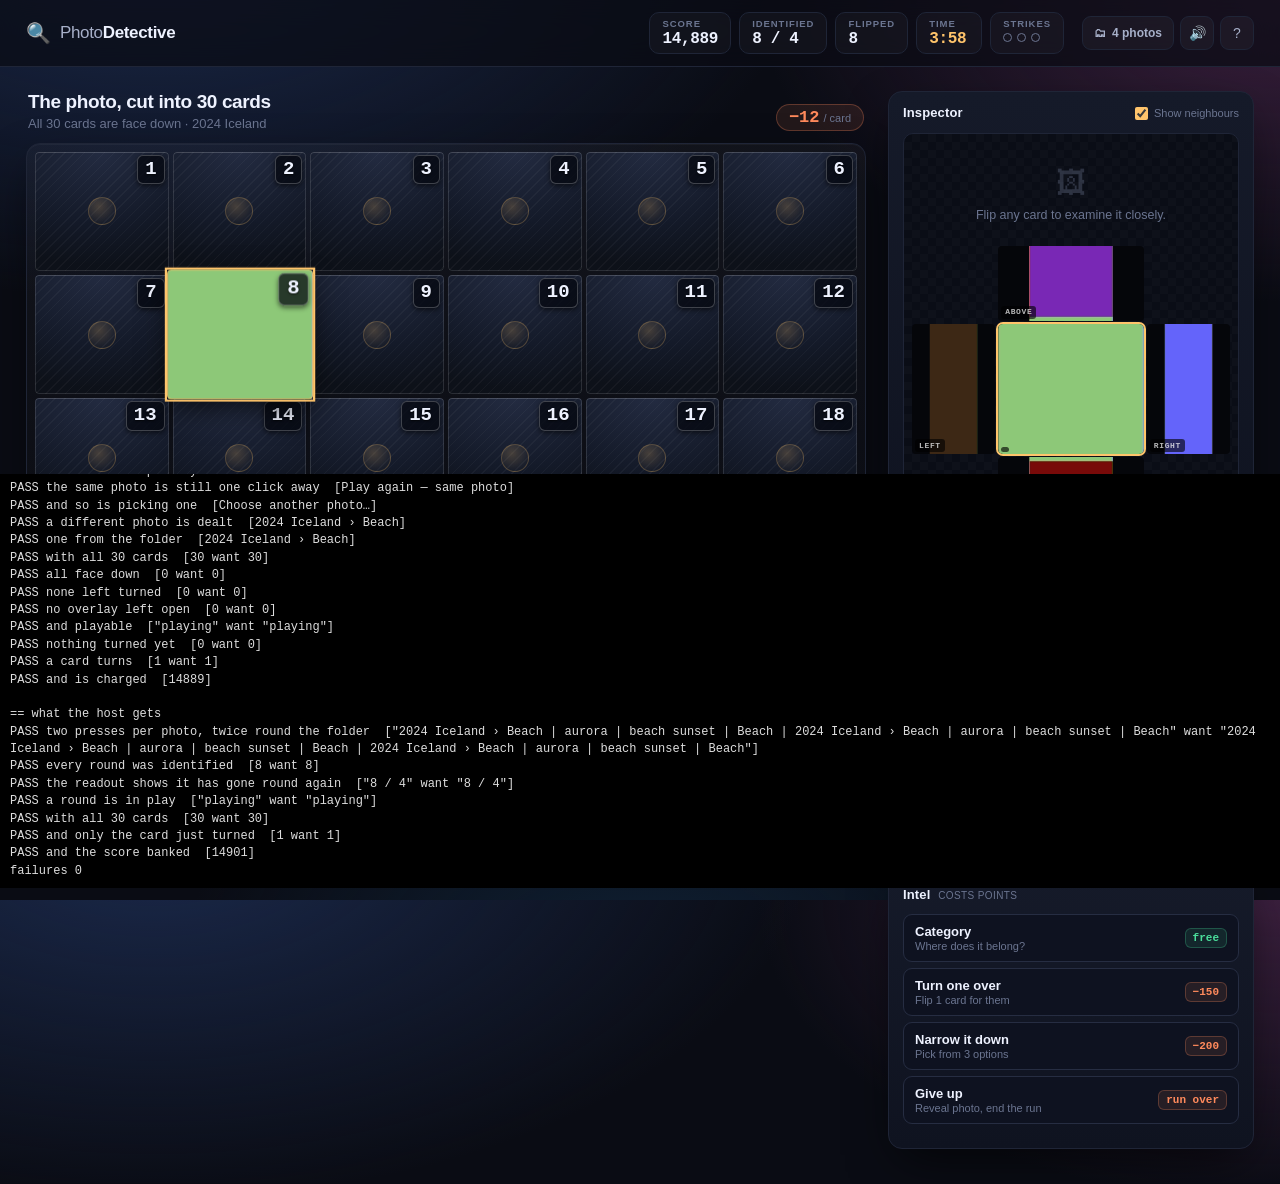
==== test/play-through.html @ b5c4f9ba "commit" ====
<!DOCTYPE html>
<html lang="en">
<head>
<meta charset="utf-8" />
<title>Photo Detective — the host's loop</title>
<link rel="stylesheet" href="../styles.css" />
<style>
  body { margin: 0; }
  #out { position: fixed; inset: auto 0 0 0; z-index: 99999; max-height: 46vh; overflow: auto;
         font: 12px/1.45 ui-monospace, Menlo, monospace; background: #000; color: #ddd;
         padding: 8px 10px; white-space: pre-wrap; }
</style>
</head>
<body>
<div id="stage"></div>
<pre id="out"></pre>

<script>
/* ============================================================
   play-through.html — the host's actual loop, start to finish.

   This is the question a host asks out loud: does the game draw its
   photos from the library folder, and does pressing "Game complete"
   bring up the next one?

   So it does exactly that and nothing else. Point the game at the
   folder, then press Game complete over and over -- twice round the
   library, because a party outlasts one pass -- and check every photo
   comes up once per pass, in a stable order, each deal dealt face
   down and playable.
   ============================================================ */

(function () {
  'use strict';

  var OUT = document.getElementById('out');
  var passes = 0, failures = 0, LINES = [];
  var PD = null;
  var deck = [];                 // the deck as dealt, read once at the start
  var dealt = [];                // every photo that came up, in order

  function paint(line) {
    LINES.push(line);
    OUT.textContent = LINES.join('\n');
    OUT.scrollTop = OUT.scrollHeight;
    var post = new XMLHttpRequest();
    post.open('POST', '/report', true);
    post.send(line + '\n');
  }
  function section(n) { paint('\n== ' + n); }
  function ok(cond, label, got) {
    if (cond) { passes++; paint('PASS ' + label + (got == null ? '' : '  [' + got + ']')); }
    else { failures++; paint('FAIL ' + label + '  [got=' + got + ']'); }
    return !!cond;
  }
  function eq(a, b, label) {
    return ok(a === b, label, JSON.stringify(a) + ' want ' + JSON.stringify(b));
  }
  function bail(where, err) {
    failures++;
    paint('FAIL threw in ' + where + ': ' + (err && err.stack ? err.stack : err));
  }
  function finish() {
    paint('failures ' + failures);
    var post = new XMLHttpRequest();
    post.open('POST', '/report-final', true);
    post.send('failures ' + failures + '\n' + LINES.join('\n') + '\n');
  }
  function waitFor(test, ms, why) {
    ms = ms || 6000;
    var deadline = Date.now() + ms;
    return new Promise(function (resolve, reject) {
      (function again() {
        var v;
        try { v = test(); } catch (e) { reject(e); return; }
        if (v) { resolve(v); return; }
        if (Date.now() > deadline) {
          reject(new Error('timed out waiting for ' + (why || 'condition') +
            ' [now playing ' + JSON.stringify(PD && PD.debug().current) + ']'));
          return;
        }
        setTimeout(again, 25);
      })();
    });
  }

  var D = document;
  function $(id) { return D.getElementById(id); }
  function q(sel) { return Array.prototype.slice.call(D.querySelectorAll(sel)); }
  function click(node) {
    if (!node) throw new Error('clicked nothing');
    node.dispatchEvent(new MouseEvent('click', { bubbles: true, cancelable: true }));
  }
  function flippedCount() { return q('.piece.is-flipped').length; }

  /* The cards are rebuilt per round, so a different first node is what says
     "the new round is up" rather than "the old one is still there". */
  function waitForBoard(ready, what) {
    var previous = q('.piece')[0];
    return waitFor(function () {
      var cards = q('.piece');
      return cards.length === 30 && cards[0] !== previous &&
             ready() && PD.debug().flipped === 0 && !flippedCount();
    }, 6000, 'a fresh face-down board ' + what);
  }

  function waitForRound(title) {
    return waitForBoard(function () { return PD.debug().current === title; }, 'for ' + title);
  }

  /* The reveal card says only "Next game" -- it does not name the photo, so the
     host cannot see what is coming either. The next photo is therefore checked
     by what gets dealt, not by what the button promised. `previous` must be
     read before the click, because the deal can land immediately. */
  function waitForNewRound(previous) {
    return waitForBoard(function () { return PD.debug().current !== previous; },
                        'with a photo other than ' + previous);
  }

  var PATHS = [
    'Photo library/beach_sunset.png',
    'Photo library/2023 Spain/Beach.png',
    'Photo library/2024 Iceland/aurora.png',
    'Photo library/2024 Iceland/Beach.png'
  ];

  function fixtures() {
    return Promise.all(PATHS.map(function (path) {
      return fetch('../test/fixtures/' + path).then(function (r) { return r.blob(); })
        .then(function (blob) {
          var f = new File([blob], path.split('/').pop(), { type: 'image/png' });
          Object.defineProperty(f, 'webkitRelativePath', { value: path });
          return f;
        });
    }));
  }

  function boot() {
    return fetch('../index.html').then(function (r) { return r.text(); }).then(function (html) {
      var doc = new DOMParser().parseFromString(html, 'text/html');
      var stage = $('stage');
      Array.prototype.slice.call(doc.body.children).forEach(function (node) {
        if (node.tagName === 'SCRIPT') return;
        stage.appendChild(D.importNode(node, true));
      });
      return ['stage.js', 'library.js', 'puzzle.js', 'game.js'].reduce(function (chain, src) {
        return chain.then(function () {
          return new Promise(function (resolve, reject) {
            var s = D.createElement('script');
            s.src = '../js/' + src;
            s.onload = resolve;
            s.onerror = function () { reject(new Error('failed to load js/' + src)); };
            D.head.appendChild(s);
          });
        });
      }, Promise.resolve());
    });
  }

  boot().then(function () {
    PD = window.PhotoDetective;
    var lib = window.PhotoLibrary;
    ok(!!PD && !!lib, 'the game booted');

    /* ================================ the photos come from the library folder */
    section('the photos come from the folder');
    return fixtures().then(function (files) {
      return lib.importFiles(files, null);
    }).then(function () {
      eq(lib.state().present, 4, 'the folder was read', lib.state().present);
      eq(lib.state().folder, 'Photo library', 'and it is the Photo library', lib.state().folder);
      ok(/library/i.test($('btnStart').textContent),
         'the start button says the game will use it', $('btnStart').textContent);

      click($('btnStart'));
      return waitFor(function () {
        return PD.debug().phase === 'playing' && q('.piece').length === 30 && !flippedCount();
      }, 6000, 'the board');
    }).then(function () {
      eq(PD.debug().deck, 4, 'the deck is the four photos in the folder', PD.debug().deck);
      deck = PD.deckTitles();
      var inFolder = window.PhotoLibrary.present().map(function (e) { return e.title; });

      // Shuffled on purpose: a party should not get the photos in filename
      // order. So compare the sets, not the sequences.
      eq(deck.slice().sort().join(' | '), inFolder.slice().sort().join(' | '),
         'the deck is exactly the folder, shuffled', deck.join(' -> '));
      eq(PD.debug().current, deck[0], 'and the first photo is dealt', PD.debug().current);
      // The set comparison above is the whole claim: the folder is the only
      // source there is, so a deck that differs from it by even one photo
      // would mean something else is being dealt.

      // Two full passes: the folder once, then the same order again.
      return playPass(deck.length * 2);
    });
  }).then(function () {
    section('what the host gets');
    eq(dealt.join(' | '), deck.concat(deck).join(' | '),
       'two presses per photo, twice round the folder', dealt.join(' -> '));
    eq(PD.debug().found, deck.length * 2, 'every round was identified', PD.debug().found);
    eq($('statFound').textContent, '8 / 4', 'the readout shows it has gone round again',
       $('statFound').textContent);
    eq(PD.debug().phase, 'playing', 'a round is in play', PD.debug().phase);
    eq(q('.piece').length, 30, 'with all 30 cards', q('.piece').length);
    // One card is up because each turn proved the deal was playable.
    eq(flippedCount(), 1, 'and only the card just turned', flippedCount());
    ok(PD.debug().banked > 0, 'and the score banked', String(PD.debug().banked));
  }).catch(function (err) {
    bail('chain', err);
  }).then(function () { finish(); });

  /* ------------------------------------------------- the loop, pressed
     Every turn does what the host does and nothing else: say the answer,
     press Game complete, take the next photo the card offers. */
  function playPass(times) {
    if (times <= 0) return Promise.resolve();
    return turn().then(function () { return playPass(times - 1); });
  }

  function turn() {
    var inPlay = PD.debug().current;
    dealt.push(inPlay);

    $('answerInput').value = 'they said ' + inPlay;
    click($('btnComplete'));
    return waitFor(function () { return !$('overlayReveal').hasAttribute('hidden'); },
                   6000, 'the reveal card').then(function () {
      // The reveal must show the photo that was actually dealt.
      eq($('revealTitle').textContent, inPlay, 'the reveal shows the photo dealt',
         $('revealTitle').textContent);
      ok(/^Identified/.test($('revealEyebrow').textContent), 'marked identified',
         $('revealEyebrow').textContent);
      ok(!!$('revealImg').src.match(/^data:image\//), 'with the whole photo');

      // And it must offer what comes next, focused, as the way on -- without
      // saying which photo, because the players are reading over the host's
      // shoulder and must not be able to see it coming.
      ok(!$('btnNext').hidden, 'and offers another game');
      eq($('btnNext').textContent, 'Next game', 'labelled without the photo name',
         $('btnNext').textContent);
      ok(D.activeElement === $('btnNext'), 'focused, so Enter alone runs the party',
         D.activeElement.id);
      ok($('btnNext').className.indexOf('btn--primary') !== -1, 'and it is the primary action');
      ok(/same photo/i.test($('btnReplay').textContent), 'the same photo is still one click away',
         $('btnReplay').textContent);
      ok(/another photo/i.test($('btnPick').textContent), 'and so is picking one',
         $('btnPick').textContent);

      click($('btnNext'));

      // The next game must be dealt, not merely labelled: 30 cards, face down.
      return waitForNewRound(inPlay).then(function () {
        var offered = PD.debug().current;
        ok(offered && offered !== inPlay, 'a different photo is dealt', offered);
        ok(deck.indexOf(offered) !== -1, 'one from the folder', offered);
        // No "not seen yet this pass" check here: the deck is a cycle, so the
        // photo after the last one is the first one again, which is correct.
        // `dealt` is compared against deck.concat(deck) at the end instead.
        eq(q('.piece').length, 30, 'with all 30 cards', q('.piece').length);
        eq(flippedCount(), 0, 'all face down', flippedCount());
        eq(q('.piece.is-flipped').length, 0, 'none left turned', q('.piece.is-flipped').length);
        eq(q('.overlay:not([hidden])').length, 0, 'no overlay left open',
           q('.overlay:not([hidden])').length);
        eq(PD.debug().phase, 'playing', 'and playable', PD.debug().phase);
        eq(PD.debug().flipped, 0, 'nothing turned yet', PD.debug().flipped);

        // Loaded is not the same as playable: turn one and it must cost.
        var before = PD.debug().live;
        click(q('.piece')[7]);
        eq(flippedCount(), 1, 'a card turns', flippedCount());
        ok(PD.debug().live < before, 'and is charged', String(PD.debug().live));
      });
    });
  }
})();
</script>
</body>
</html>
---- styles.css ----
/* ============================================================
   Photo Detective
   ============================================================ */

:root {
  --bg:            #0a0c14;
  --bg-2:          #0f1320;
  --panel:         #151a29;
  --panel-2:       #1b2133;
  --line:          #262d42;
  --line-soft:     #1f2537;
  --ink:           #eef2ff;
  --ink-2:         #a7b0c9;
  --ink-3:         #6b7590;
  --accent:        #ffc46b;
  --accent-2:      #ff8a5c;
  --good:          #4ade9b;
  --bad:           #ff6b7a;
  --info:          #7cc4ff;
  --shadow:        0 18px 50px -12px rgba(0,0,0,.7);
  --radius:        14px;
  --radius-sm:     10px;
  --font: "Inter", -apple-system, BlinkMacSystemFont, "Segoe UI", Roboto, "Helvetica Neue", Arial, sans-serif;
  --mono: ui-monospace, SFMono-Regular, "SF Mono", Menlo, Consolas, monospace;
}

* { box-sizing: border-box; }

html, body { height: 100%; }

body {
  margin: 0;
  font-family: var(--font);
  color: var(--ink);
  background:
    radial-gradient(1100px 620px at 12% -8%,  #1b2a4d 0%, transparent 60%),
    radial-gradient(900px 520px at 100% 0%,   #3a1f3d 0%, transparent 58%),
    radial-gradient(800px 800px at 50% 120%,  #10243a 0%, transparent 60%),
    var(--bg);
  -webkit-font-smoothing: antialiased;
  text-rendering: optimizeLegibility;
}

h1, h2, h3 { margin: 0; line-height: 1.15; letter-spacing: -0.02em; }
p { margin: 0; }
b { font-weight: 650; }
em { font-style: italic; color: var(--ink-2); }
code {
  font-family: var(--mono);
  font-size: .88em;
  background: var(--panel-2);
  border: 1px solid var(--line);
  border-radius: 6px;
  padding: 1px 5px;
  color: var(--ink-2);
}
kbd {
  font-family: var(--mono); font-size: 11px;
  background: var(--panel-2); border: 1px solid var(--line);
  border-bottom-width: 2px;
  border-radius: 5px; padding: 1px 5px; color: var(--ink-2);
}

.sr-only {
  position: absolute; width: 1px; height: 1px; padding: 0; margin: -1px;
  overflow: hidden; clip: rect(0 0 0 0); white-space: nowrap; border: 0;
}

:focus-visible {
  outline: 2px solid var(--accent);
  outline-offset: 2px;
  border-radius: 6px;
}

/* ============================================================
   App shell
   ============================================================ */

.app {
  min-height: 100%;
  display: flex;
  flex-direction: column;
}

/* ---------- top bar ---------- */

.topbar {
  display: flex;
  align-items: center;
  gap: 18px;
  padding: 12px clamp(14px, 3vw, 26px);
  border-bottom: 1px solid var(--line-soft);
  background: rgba(10,12,20,.72);
  backdrop-filter: blur(14px);
  -webkit-backdrop-filter: blur(14px);
  position: sticky;
  top: 0;
  z-index: 30;
  flex-wrap: wrap;
}

.brand { display: flex; align-items: center; gap: 9px; margin-right: auto; }
.brand-mark { font-size: 20px; filter: saturate(1.2); }
.brand-text { font-weight: 500; letter-spacing: -0.02em; font-size: 17px; color: var(--ink-2); }
.brand-text b { color: var(--ink); font-weight: 750; }

.stats { display: flex; align-items: stretch; gap: 8px; flex-wrap: wrap; }

.stat {
  display: flex; flex-direction: column; gap: 1px;
  padding: 5px 12px;
  min-width: 66px;
  border: 1px solid var(--line-soft);
  border-radius: var(--radius-sm);
  background: rgba(255,255,255,.028);
}
.stat-label {
  font-size: 9.5px; text-transform: uppercase; letter-spacing: .1em;
  color: var(--ink-3); font-weight: 600;
}
.stat-value {
  font-family: var(--mono);
  font-size: 16px; font-weight: 600;
  font-variant-numeric: tabular-nums;
  letter-spacing: -0.02em;
}

.stat--timer .stat-value { color: var(--accent); }
.stat--timer.is-low { border-color: rgba(255,107,122,.5); background: rgba(255,107,122,.1); }
.stat--timer.is-low .stat-value { color: var(--bad); animation: pulse 1s ease-in-out infinite; }
@keyframes pulse { 50% { opacity: .45; } }

.stat--strikes .stat-value { display: flex; gap: 5px; align-items: center; padding: 3px 0; }
.pip {
  width: 9px; height: 9px; border-radius: 50%;
  border: 1.5px solid var(--ink-3);
  transition: background .2s, border-color .2s, transform .2s;
}
.pip.is-used { background: var(--bad); border-color: var(--bad); transform: scale(1.12); }

.topbar-actions { display: flex; gap: 6px; }

.icon-btn {
  width: 34px; height: 34px;
  display: grid; place-items: center;
  font: inherit; font-size: 14px;
  color: var(--ink-2);
  background: rgba(255,255,255,.035);
  border: 1px solid var(--line-soft);
  border-radius: 9px;
  cursor: pointer;
  transition: background .15s, color .15s, border-color .15s;
}
.icon-btn:hover { background: rgba(255,255,255,.09); color: var(--ink); border-color: var(--line); }
.icon-btn[aria-pressed="false"] { opacity: .45; }

/* ---------- layout ---------- */

.layout {
  flex: 1;
  display: grid;
  grid-template-columns: minmax(0, 1fr) 366px;
  gap: clamp(14px, 2vw, 22px);
  padding: clamp(14px, 2.4vw, 24px) clamp(14px, 3vw, 26px) 34px;
  align-items: start;
  max-width: 1560px;
  width: 100%;
  margin: 0 auto;
}
.layout[hidden] { display: none; }

/* ============================================================
   Board
   ============================================================ */

.board-panel { min-width: 0; }

.panel-head {
  display: flex; align-items: flex-end; justify-content: space-between;
  gap: 16px; margin-bottom: 12px; padding: 0 2px;
}
.panel-title { font-size: 19px; font-weight: 700; }
.panel-sub { font-size: 13px; color: var(--ink-3); margin-top: 3px; }
.panel-sub b { color: var(--ink-2); }

.piece-cost {
  display: flex; align-items: baseline; gap: 4px;
  font-family: var(--mono); font-size: 17px; font-weight: 650;
  color: var(--accent-2);
  background: rgba(255,138,92,.1);
  border: 1px solid rgba(255,138,92,.28);
  border-radius: 999px;
  padding: 3px 12px;
  white-space: nowrap;
}
.piece-cost-unit { font-family: var(--font); font-size: 11px; color: var(--ink-3); font-weight: 500; }

.board-wrap { position: relative; }

.board {
  display: grid;
  grid-template-columns: repeat(6, 1fr);
  grid-auto-rows: 1fr;
  gap: 4px;
  padding: 8px;
  background: linear-gradient(180deg, rgba(255,255,255,.03), rgba(0,0,0,.2));
  border: 1px solid var(--line-soft);
  border-radius: var(--radius);
  box-shadow: var(--shadow), inset 0 1px 0 rgba(255,255,255,.04);
  aspect-ratio: var(--board-ar, 1.2);
  user-select: none;
}

.piece {
  position: relative;
  padding: 0; border: 0; margin: 0;
  background: none;
  cursor: pointer;
  line-height: 0;
  /* perspective lives on the button; the inner span does the rotating */
  perspective: 700px;
  transition: transform .13s cubic-bezier(.2,.8,.3,1), box-shadow .13s;
}

.piece-inner {
  position: absolute;
  inset: 0;
  transform-style: preserve-3d;
  transition: transform .5s cubic-bezier(.2,.8,.3,1);
}
.piece.is-flipped .piece-inner { transform: rotateY(180deg); }

.piece-face {
  position: absolute;
  inset: 0;
  overflow: hidden;
  border-radius: 4px;
  backface-visibility: hidden;
  -webkit-backface-visibility: hidden;
  background: #05060a;
}
.piece-front { transform: rotateY(180deg); }

.piece-back {
  display: grid;
  place-items: center;
  background:
    repeating-linear-gradient(135deg, rgba(255,255,255,.035) 0 1px, transparent 1px 7px),
    radial-gradient(120% 95% at 50% 0%, #232b41 0%, #141a29 62%, #0d1119 100%);
  box-shadow:
    inset 0 0 0 1px rgba(255,255,255,.055),
    inset 0 1px 0 rgba(255,255,255,.07);
}
/* A quiet ring, rather than an icon that would read as part of a photo. */
.piece-back::after {
  content: "";
  width: 27%;
  max-width: 26px;
  aspect-ratio: 1;
  border-radius: 50%;
  border: 1.5px solid rgba(255,196,107,.24);
  background: radial-gradient(circle at 38% 32%, rgba(255,196,107,.20), rgba(255,196,107,.02) 72%);
}

.piece canvas {
  display: block;
  width: 100%; height: 100%;
  transition: filter .15s;
}
.piece:hover { transform: scale(1.07); z-index: 3; box-shadow: 0 8px 22px -4px rgba(0,0,0,.8); }
.piece:hover .piece-front canvas { filter: brightness(1.12); }
.piece:focus-visible { outline-offset: 1px; z-index: 4; }

.piece::after {
  content: "";
  position: absolute; inset: 0;
  border-radius: 4px;
  border: 1px solid rgba(255,255,255,.07);
  pointer-events: none;
  z-index: 6;
  transition: border-color .15s;
}
/* The 1-30 label every player can name. Sits above the flip so it reads on
   either face, and above the card outline so the number is never covered. */
.piece-num {
  position: absolute;
  top: 3px;
  right: 4px;
  z-index: 7;
  pointer-events: none;
  font-family: var(--mono);
  font-size: min(1.8vw, 19px);
  font-weight: 800;
  line-height: 1.35;
  padding: 1px 7px;
  border-radius: 6px;
  color: var(--ink);
  background: rgba(5, 8, 16, .74);
  border: 1px solid rgba(255,255,255,.22);
  box-shadow: 0 2px 5px rgba(0,0,0,.55);
  text-shadow: 0 1px 2px rgba(0,0,0,.7);
}
/* A flipped card is obviously flipped, so no marker is drawn over the photo —
   anything on top of the picture would be read as part of it. */
.piece.is-seen::after { border-color: rgba(124,196,255,.4); }
.piece.is-cur {
  transform: scale(1.09);
  z-index: 5;
  box-shadow: 0 0 0 2px var(--accent), 0 10px 26px -6px rgba(0,0,0,.85);
}
.piece.is-cur::after { border-color: rgba(255,196,107,.65); }
.piece.is-free::after { border-color: rgba(74,222,155,.5); }

@keyframes popIn {
  from { opacity: 0; transform: translateY(14px) scale(.985); }
  to   { opacity: 1; transform: none; }
}
.board > .piece { animation: popIn .34s cubic-bezier(.2,.8,.3,1) backwards; }

.board-foot {
  display: flex; align-items: center; gap: 14px;
  margin-top: 10px; padding: 0 3px;
  font-size: 11.5px; color: var(--ink-3);
  flex-wrap: wrap;
}
.spacer { flex: 1; }
.legend { display: inline-flex; align-items: center; gap: 6px; }
.dot { width: 7px; height: 7px; border-radius: 50%; display: inline-block; }
.dot--seen { background: var(--info); box-shadow: 0 0 6px var(--info); }
.dot--cur  { background: var(--accent); box-shadow: 0 0 6px var(--accent); }
.swatch {
  width: 11px; height: 11px;
  border-radius: 3px;
  display: inline-block;
  background: radial-gradient(120% 95% at 50% 0%, #232b41 0%, #0d1119 100%);
}
.swatch--seen { border: 1px solid rgba(124,196,255,.75); }
.swatch--cur  { border: 1.5px solid var(--accent); }
.board-foot-hint { font-style: italic; opacity: .8; }

/* veil */
.board-veil {
  position: absolute; inset: 0;
  display: grid; place-items: center;
  background: rgba(10,12,20,.9);
  backdrop-filter: blur(6px);
  -webkit-backdrop-filter: blur(6px);
  border-radius: var(--radius);
  z-index: 5;
}
.board-veil[hidden] { display: none; }
.veil-inner { text-align: center; display: grid; gap: 12px; justify-items: center; padding: 20px; }
.veil-inner p { color: var(--ink-2); font-size: 14px; }

.spinner {
  width: 30px; height: 30px;
  border: 2.5px solid var(--line);
  border-top-color: var(--accent);
  border-radius: 50%;
  animation: spin .8s linear infinite;
}
@keyframes spin { to { transform: rotate(360deg); } }

/* ============================================================
   Cards
   ============================================================ */

.side { display: grid; gap: 14px; position: sticky; top: 74px; }

.card {
  background: linear-gradient(180deg, var(--panel) 0%, var(--bg-2) 100%);
  border: 1px solid var(--line-soft);
  border-radius: var(--radius);
  padding: 14px;
  box-shadow: var(--shadow);
}
.card h3 { font-size: 13px; font-weight: 700; letter-spacing: .01em; }
.card-hint { font-size: 10px; color: var(--ink-3); font-weight: 500; letter-spacing: .04em; text-transform: uppercase; margin-left: 4px; }
.card-head { display: flex; align-items: center; justify-content: space-between; margin-bottom: 12px; }

/* ---------- inspector ---------- */

.switch { display: inline-flex; align-items: center; gap: 6px; font-size: 11px; color: var(--ink-3); cursor: pointer; }
.switch input { accent-color: var(--accent); width: 13px; height: 13px; margin: 0; cursor: pointer; }

.stage {
  position: relative;
  border-radius: var(--radius-sm);
  background:
    linear-gradient(45deg, rgba(255,255,255,.017) 25%, transparent 25%) 0 0/16px 16px,
    linear-gradient(-45deg, rgba(255,255,255,.017) 25%, transparent 25%) 0 8px/16px 16px,
    linear-gradient(45deg, transparent 75%, rgba(255,255,255,.017) 75%) 8px -8px/16px 16px,
    linear-gradient(-45deg, transparent 75%, rgba(255,255,255,.017) 75%) -8px 0/16px 16px,
    #0a0d16;
  border: 1px solid var(--line-soft);
  padding: 8px;
  min-height: 258px;
  display: grid; place-items: center;
}

.stage-empty { text-align: center; color: var(--ink-3); display: grid; gap: 8px; justify-items: center; padding: 24px 12px; }
.stage-empty-mark { font-size: 30px; opacity: .35; }
.stage-empty p { font-size: 12.5px; max-width: 200px; }

.cross {
  display: grid;
  grid-template-columns: 1fr 1.75fr 1fr;
  grid-template-rows: 1fr 1.75fr 1fr;
  gap: 3px;
  width: 100%;
  aspect-ratio: var(--stage-ar, 1.3);
}
.cross[hidden] { display: none; }
.cross-slot {
  position: relative;
  border-radius: 4px;
  overflow: hidden;
  background: #05060a;
  display: grid;
}
.cross-slot canvas { display: block; width: 100%; height: 100%; }
.cross-slot.is-empty { background: rgba(255,255,255,.02); }
.cross-slot--main { box-shadow: 0 0 0 2px var(--accent); border-radius: 5px; }
.cross-slot[data-pos="up"]    { grid-area: 1 / 2; }
.cross-slot[data-pos="left"]  { grid-area: 2 / 1; }
.cross-slot[data-pos="main"]  { grid-area: 2 / 2; }
.cross-slot[data-pos="right"] { grid-area: 2 / 3; }
.cross-slot[data-pos="down"]  { grid-area: 3 / 2; }

.cross-slot::after {
  content: attr(data-label);
  position: absolute; left: 3px; bottom: 2px;
  font: 600 8px/1 var(--mono);
  letter-spacing: .08em; text-transform: uppercase;
  color: rgba(255,255,255,.72);
  background: rgba(0,0,0,.62);
  padding: 2.5px 4px; border-radius: 3px;
  pointer-events: none;
}
.cross-slot.is-empty::after { content: attr(data-label); color: rgba(255,255,255,.22); background: transparent; }

.stage-meta { display: flex; gap: 6px; margin-top: 10px; flex-wrap: wrap; min-height: 22px; }
.tag {
  font: 600 10px/1 var(--mono);
  letter-spacing: .05em; text-transform: uppercase;
  padding: 5px 8px; border-radius: 6px;
  background: rgba(255,196,107,.12);
  border: 1px solid rgba(255,196,107,.3);
  color: var(--accent);
}
.tag--muted { background: rgba(255,255,255,.05); border-color: var(--line); color: var(--ink-3); }
.tag--warn { background: rgba(255,107,122,.12); border-color: rgba(255,107,122,.32); color: var(--bad); }

/* ---------- answer ---------- */

.answer-row { display: flex; gap: 8px; margin-top: 11px; }

input[type="text"], .text-input {
  flex: 1; min-width: 0;
  font: 400 15px var(--font);
  color: var(--ink);
  background: #0a0d16;
  border: 1px solid var(--line);
  border-radius: var(--radius-sm);
  padding: 10px 12px;
  transition: border-color .15s, box-shadow .15s, background .15s;
}
input[type="text"]::placeholder { color: var(--ink-3); }
input[type="text"]:focus {
  outline: none;
  border-color: var(--accent);
  box-shadow: 0 0 0 3px rgba(255,196,107,.16);
  background: #0c1020;
}
input[type="text"]:disabled { opacity: .45; cursor: not-allowed; }

.btn {
  font: 600 14px var(--font);
  color: var(--ink);
  background: var(--panel-2);
  border: 1px solid var(--line);
  border-radius: var(--radius-sm);
  padding: 10px 16px;
  cursor: pointer;
  white-space: nowrap;
  transition: transform .1s, background .15s, border-color .15s, box-shadow .15s, opacity .15s;
}
.btn:hover:not(:disabled) { background: #232b40; border-color: #333c55; }
.btn:active:not(:disabled) { transform: translateY(1px); }
.btn:disabled { opacity: .38; cursor: not-allowed; }

.btn--primary {
  color: #2a1a05;
  background: linear-gradient(180deg, #ffd189, var(--accent-2));
  border-color: transparent;
  box-shadow: 0 6px 18px -8px rgba(255,138,92,.9);
  font-weight: 750;
}
.btn--primary:hover:not(:disabled) {
  background: linear-gradient(180deg, #ffdca0, #ff9670);
  border-color: transparent;
}
.btn--ghost { background: transparent; color: var(--ink-2); }
.btn--ghost:hover:not(:disabled) { background: rgba(255,255,255,.06); color: var(--ink); }
.btn--quiet { font-size: 12px; padding: 6px 10px; opacity: .8; }
.btn--big { width: 100%; padding: 14px 20px; font-size: 15.5px; margin-top: 4px; }
.btn--wide { width: 100%; margin-top: 7px; }

.icon-btn--wide {
  width: auto;
  padding: 0 11px;
  gap: 6px;
  grid-auto-flow: column;
  font-size: 12px;
  font-weight: 600;
}

/* ---------- host controls ---------- */

.host-note {
  font-size: 12px;
  line-height: 1.5;
  color: var(--ink-3);
  margin-bottom: 10px;
}
.host-note b { color: var(--ink-2); }

.mic-btn {
  flex: none;
  width: 42px;
  display: grid;
  place-items: center;
  font-size: 17px;
  line-height: 1;
  background: #0a0d16;
  border: 1px solid var(--line);
  border-radius: var(--radius-sm);
  cursor: pointer;
  transition: background .15s, border-color .15s, box-shadow .15s;
}
.mic-btn:hover:not(:disabled) { background: #171e33; border-color: #35405c; }
.mic-btn:disabled { opacity: .35; cursor: not-allowed; }
.mic-btn.is-live {
  border-color: var(--bad);
  background: rgba(255,107,122,.12);
  box-shadow: 0 0 0 3px rgba(255,107,122,.15);
  animation: micPulse 1.15s ease-in-out infinite;
}
.mic-btn.is-live .mic-glyph { filter: saturate(1.4); }
@keyframes micPulse { 50% { box-shadow: 0 0 0 6px rgba(255,107,122,.06); } }

.mic-note {
  margin-top: 6px;
  font-size: 11px;
  line-height: 1.45;
  color: var(--ink-3);
}
.mic-note.is-bad { color: var(--bad); }
.mic-note.is-live { color: var(--bad); }

.feedback {
  margin-top: 10px;
  font-size: 12.5px;
  min-height: 17px;
  color: var(--ink-3);
  transition: color .15s;
}
.feedback.is-bad  { color: var(--bad); }
.feedback.is-good { color: var(--good); }
.feedback.is-info { color: var(--info); }

.choices { display: grid; gap: 6px; margin-top: 10px; animation: popIn .26s ease backwards; }
.choice {
  text-align: left;
  font: 500 13.5px var(--font);
  color: var(--ink);
  background: #0e1220;
  border: 1px solid var(--line);
  border-radius: 8px;
  padding: 9px 11px;
  cursor: pointer;
  transition: background .14s, border-color .14s, transform .1s;
}
.choice:hover:not(:disabled) { background: #171e33; border-color: var(--info); }
.choice:active:not(:disabled) { transform: translateY(1px); }
.choice:disabled { opacity: .5; cursor: not-allowed; }
.choice.is-bad { border-color: var(--bad); color: var(--bad); background: rgba(255,107,122,.08); }
.choice.is-good { border-color: var(--good); color: var(--good); background: rgba(74,222,155,.1); }

/* ---------- intel ---------- */

.tools { display: grid; gap: 6px; margin-top: 11px; }

.tool {
  display: grid;
  grid-template-columns: 1fr auto;
  grid-template-areas: "name cost" "desc cost";
  gap: 1px 10px;
  text-align: left;
  padding: 9px 11px;
  background: #0e1220;
  border: 1px solid var(--line);
  border-radius: 9px;
  cursor: pointer;
  transition: background .14s, border-color .14s, transform .1s;
}
.tool:hover:not(:disabled) { background: #171e33; border-color: #35405c; }
.tool:active:not(:disabled) { transform: translateY(1px); }
.tool:disabled { opacity: .35; cursor: not-allowed; }
.tool-name { grid-area: name; font: 650 13px var(--font); color: var(--ink); }
.tool-desc { grid-area: desc; font-size: 11px; color: var(--ink-3); }
.tool-cost {
  grid-area: cost; align-self: center;
  font: 650 11px var(--mono);
  color: var(--accent-2);
  background: rgba(255,138,92,.1);
  border: 1px solid rgba(255,138,92,.25);
  border-radius: 6px;
  padding: 3px 7px;
  white-space: nowrap;
}
.tool-cost.is-free { color: var(--good); background: rgba(74,222,155,.1); border-color: rgba(74,222,155,.25); }

/* ============================================================
   Overlays / modals
   ============================================================ */

.overlay {
  position: fixed; inset: 0;
  z-index: 60;
  display: grid; place-items: center;
  padding: clamp(16px, 4vh, 40px) 16px;
  overflow-y: auto;
  background: rgba(5,7,13,.82);
  backdrop-filter: blur(10px);
  -webkit-backdrop-filter: blur(10px);
  animation: fade .22s ease;
}
.overlay[hidden] { display: none; }
@keyframes fade { from { opacity: 0; } }

.modal {
  width: min(520px, 100%);
  background: linear-gradient(180deg, #161c2c 0%, #0e1220 100%);
  border: 1px solid var(--line);
  border-radius: 20px;
  padding: clamp(22px, 4vw, 32px);
  box-shadow: 0 40px 90px -24px rgba(0,0,0,.9);
  animation: rise .3s cubic-bezier(.2,.85,.3,1);
}
@keyframes rise { from { opacity: 0; transform: translateY(22px) scale(.98); } }

.modal--reveal, .modal--over { width: min(560px, 100%); }
.modal--wide { width: min(880px, 100%); }

/* ============================================================
   Photo library picker
   ============================================================ */

.lib-bar {
  display: flex;
  align-items: center;
  gap: 8px;
  flex-wrap: wrap;
  margin-bottom: 12px;
}
.lib-count { font-size: 12px; color: var(--ink-3); }
.lib-count b { color: var(--ink-2); }

.lib-search { width: 100%; margin-bottom: 12px; }
.lib-search::placeholder { color: var(--ink-3); }
input[type="search"]::-webkit-search-cancel-button { filter: invert(.6); }

.lib-drop {
  position: relative;
  border: 1.5px dashed var(--line);
  border-radius: 13px;
  padding: 12px;
  min-height: 180px;
  max-height: min(52vh, 460px);
  overflow-y: auto;
  transition: border-color .15s, background .15s;
}
.lib-drop.is-over { border-color: var(--accent); background: rgba(255,196,107,.05); }

.lib-grid {
  display: grid;
  grid-template-columns: repeat(auto-fill, minmax(148px, 1fr));
  gap: 10px;
}

.lib-card {
  position: relative;
  display: grid;
  grid-template-rows: auto 1fr;
  padding: 0;
  overflow: hidden;
  text-align: left;
  background: #0a0d16;
  border: 1px solid var(--line-soft);
  border-radius: 10px;
  cursor: pointer;
  transition: border-color .14s, transform .12s, box-shadow .14s;
}
.lib-card:hover { border-color: var(--accent); transform: translateY(-2px); box-shadow: 0 10px 24px -10px rgba(0,0,0,.9); }
.lib-card.is-current { border-color: var(--accent); box-shadow: 0 0 0 2px rgba(255,196,107,.28); }
.lib-card.is-missing { opacity: .45; }

.lib-thumb {
  aspect-ratio: 4 / 3;
  background: #05060a center/cover no-repeat;
  border-bottom: 1px solid var(--line-soft);
}
.lib-meta { padding: 7px 9px 8px; display: grid; gap: 2px; }
.lib-name {
  font: 600 12.5px/1.3 var(--font);
  color: var(--ink);
  overflow: hidden;
  text-overflow: ellipsis;
  white-space: nowrap;
}
.lib-sub {
  font: 500 10px/1.3 var(--mono);
  letter-spacing: .04em;
  color: var(--ink-3);
  overflow: hidden;
  text-overflow: ellipsis;
  white-space: nowrap;
}
.lib-card.is-current .lib-sub { color: var(--accent); }

.lib-edit {
  position: absolute;
  top: 6px; right: 6px;
  width: 26px; height: 26px;
  display: grid;
  place-items: center;
  font-size: 12px;
  color: var(--ink-2);
  background: rgba(10,12,20,.8);
  border: 1px solid var(--line);
  border-radius: 7px;
  cursor: pointer;
  opacity: 0;
  transition: opacity .14s, background .14s, color .14s;
}
.lib-card:hover .lib-edit, .lib-edit:focus-visible { opacity: 1; }
.lib-edit:hover { background: var(--panel-2); color: var(--ink); }

.lib-empty {
  display: grid;
  place-items: center;
  gap: 8px;
  padding: 26px 16px;
  text-align: center;
}
.lib-empty-mark { font-size: 28px; opacity: .4; }
.lib-empty p { font-size: 12.5px; line-height: 1.6; color: var(--ink-3); max-width: 380px; }
.lib-empty b { color: var(--ink-2); }

.lib-hint {
  margin-top: 10px;
  font-size: 11.5px;
  line-height: 1.5;
  color: var(--ink-3);
}
.lib-hint.is-bad { color: var(--bad); }

.lib-section {
  grid-column: 1 / -1;
  margin: 4px 0 -2px;
  font: 700 9.5px/1 var(--font);
  letter-spacing: .16em;
  text-transform: uppercase;
  color: var(--ink-3);
}

.edit-figure {
  margin: 0 0 10px;
  border-radius: 11px;
  overflow: hidden;
  border: 1px solid var(--line);
  background: #05060a;
  max-height: 190px;
}
.edit-figure img { display: block; width: 100%; height: auto; }
.edit-path {
  font: 500 11px/1.5 var(--mono);
  color: var(--ink-3);
  word-break: break-all;
  margin-bottom: 4px;
}

.eyebrow {
  font: 700 10px var(--font);
  letter-spacing: .18em; text-transform: uppercase;
  color: var(--accent);
  margin-bottom: 9px;
}
.eyebrow.is-bad { color: var(--bad); }

.title {
  font-size: clamp(32px, 6vw, 44px);
  font-weight: 800;
  letter-spacing: -0.035em;
  margin-bottom: 12px;
}
.title span {
  background: linear-gradient(96deg, var(--accent), var(--accent-2));
  -webkit-background-clip: text; background-clip: text;
  -webkit-text-fill-color: transparent; color: transparent;
}

.lede { color: var(--ink-2); font-size: 14.5px; line-height: 1.62; }
.lede b { color: var(--ink); }

.rules { display: grid; gap: 11px; margin: 22px 0; }
.rule { display: flex; gap: 11px; align-items: flex-start; }
.rule-num {
  flex: none;
  width: 21px; height: 21px;
  display: grid; place-items: center;
  font: 700 11px var(--mono);
  color: var(--accent);
  background: rgba(255,196,107,.12);
  border: 1px solid rgba(255,196,107,.3);
  border-radius: 50%;
  margin-top: 1px;
}
.rule p { font-size: 13.2px; line-height: 1.58; color: var(--ink-2); }
.rule b { color: var(--ink); }

.field { margin: 20px 0 22px; }
.field-label {
  display: block;
  font: 700 10px var(--font);
  letter-spacing: .14em; text-transform: uppercase;
  color: var(--ink-3);
  margin-bottom: 9px;
}
.field-help { display: block; margin-top: 7px; font-size: 11.5px; color: var(--ink-3); line-height: 1.5; }

.segmented { display: grid; grid-template-columns: repeat(3, 1fr); gap: 6px; }
.segmented--2 { grid-template-columns: repeat(2, 1fr); }
.segmented button {
  font: inherit;
  text-align: center;
  padding: 11px 6px;
  background: #0e1220;
  border: 1px solid var(--line);
  border-radius: 10px;
  color: var(--ink-2);
  cursor: pointer;
  display: grid; gap: 2px;
  transition: background .15s, border-color .15s, color .15s;
}
.segmented button b { font-size: 13.5px; display: block; }
.segmented button small { font-size: 10.5px; color: var(--ink-3); }
.segmented button:hover { background: #161d2f; border-color: #35405c; }
.segmented button[aria-checked="true"] {
  background: rgba(255,196,107,.13);
  border-color: var(--accent);
  color: var(--ink);
}
.segmented button[aria-checked="true"] small { color: var(--accent); }

.start-foot { margin-top: 12px; text-align: center; }
.linkish {
  background: none; border: 0; padding: 6px;
  font: 500 12.5px var(--font);
  color: var(--ink-3);
  cursor: pointer;
  transition: color .15s;
}
.linkish:hover { color: var(--accent); }

.modal-actions { display: flex; gap: 9px; margin-top: 20px; }
.modal-actions .btn { flex: 1; }

/* reveal */
.reveal-title { font-size: clamp(21px, 3.6vw, 27px); font-weight: 750; margin-bottom: 16px; }
.reveal-figure {
  margin: 0 0 18px;
  border-radius: 13px;
  overflow: hidden;
  border: 1px solid var(--line);
  background: #05060a;
  box-shadow: var(--shadow);
  animation: popIn .45s cubic-bezier(.2,.8,.3,1);
}
.reveal-figure img { display: block; width: 100%; height: auto; }

.scorecard { width: 100%; border-collapse: collapse; margin-bottom: 20px; }
.scorecard td {
  padding: 7px 0;
  font-size: 13px;
  border-bottom: 1px solid var(--line-soft);
  color: var(--ink-2);
}
.scorecard td:last-child {
  text-align: right;
  font-family: var(--mono);
  font-variant-numeric: tabular-nums;
  font-weight: 600;
}
.scorecard tr.is-minus td { color: var(--ink-3); }
.scorecard tr.is-minus td:last-child { color: var(--bad); }
.scorecard tr.is-plus td:last-child { color: var(--good); }
.scorecard tr.is-total td {
  border-bottom: 0;
  border-top: 1.5px solid var(--line);
  padding-top: 11px;
  font-size: 15px;
  font-weight: 700;
  color: var(--ink);
}
.scorecard tr.is-total td:last-child { font-size: 19px; color: var(--accent); }

/* manual */
.manual { margin: 0 0 22px; padding: 0 0 0 18px; display: grid; gap: 11px; }
.manual li { font-size: 13.2px; line-height: 1.6; color: var(--ink-2); }
.manual b { color: var(--ink); }
.manual kbd { margin: 0 1px; }

/* game over */
.final-score {
  display: flex; align-items: baseline; gap: 8px;
  margin: 18px 0 4px;
  font-family: var(--mono);
  font-size: 52px; font-weight: 700;
  letter-spacing: -0.04em;
  font-variant-numeric: tabular-nums;
  background: linear-gradient(96deg, var(--accent), var(--accent-2));
  -webkit-background-clip: text; background-clip: text;
  -webkit-text-fill-color: transparent; color: transparent;
}
.final-score small {
  font-family: var(--font);
  font-size: 12px; font-weight: 600;
  letter-spacing: .1em; text-transform: uppercase;
  color: var(--ink-3);
  -webkit-text-fill-color: var(--ink-3);
}

.tally { list-style: none; margin: 14px 0 0; padding: 0; display: grid; gap: 7px; }
.tally li {
  display: flex; align-items: center; justify-content: space-between; gap: 10px;
  padding: 8px 11px;
  background: rgba(255,255,255,.028);
  border: 1px solid var(--line-soft);
  border-radius: 8px;
  font-size: 12.5px;
  color: var(--ink-2);
}
.tally li b { font-family: var(--mono); color: var(--ink); font-weight: 650; }
.tally li.is-bad b { color: var(--bad); }

.over-photos {
  display: grid; gap: 7px;
  margin: 18px 0 22px;
  max-height: 210px;
  overflow-y: auto;
  padding-right: 3px;
}
.op-row {
  display: flex; align-items: center; gap: 10px;
  padding: 7px 9px;
  border-radius: 9px;
  background: rgba(255,255,255,.025);
  border: 1px solid var(--line-soft);
}
.op-thumb {
  width: 46px; height: 34px; flex: none;
  border-radius: 5px; overflow: hidden;
  background: #05060a;
  border: 1px solid var(--line-soft);
}
.op-thumb img { display: block; width: 100%; height: 100%; object-fit: cover; }
.op-name { font-size: 12.5px; font-weight: 600; color: var(--ink); flex: 1; min-width: 0; overflow: hidden; text-overflow: ellipsis; white-space: nowrap; }
.op-note { font: 600 9.5px var(--mono); letter-spacing: .06em; text-transform: uppercase; color: var(--ink-3); }
.op-row.is-found { border-color: rgba(74,222,155,.3); }
.op-row.is-found .op-note { color: var(--good); }
.op-row.is-missed { border-color: rgba(255,107,122,.28); }
.op-row.is-missed .op-name { color: var(--ink-3); }
.op-row.is-missed .op-note { color: var(--bad); }

.over-actions { display: grid; gap: 8px; }

/* drop */
.drop {
  display: grid; place-items: center; gap: 9px;
  padding: 30px 20px;
  margin: 20px 0 4px;
  background: #0e1220;
  border: 1.5px dashed var(--line);
  border-radius: 13px;
  cursor: pointer;
  text-align: center;
  transition: border-color .15s, background .15s;
}
.drop:hover, .drop.is-over { border-color: var(--accent); background: rgba(255,196,107,.05); }
.drop-mark { font-size: 26px; color: var(--ink-3); line-height: 1; }
.drop-text { font-size: 13px; color: var(--ink-2); }
.drop.has-file .drop-mark { color: var(--good); }

/* ============================================================
   Responsive
   ============================================================ */

@media (max-width: 1080px) {
  .layout { grid-template-columns: minmax(0, 1fr); }
  .side { position: static; grid-template-columns: repeat(auto-fit, minmax(280px, 1fr)); align-items: start; }
  .stage { min-height: 230px; }
}

@media (max-width: 720px) {
  .topbar { gap: 10px; padding: 10px 12px; }
  .brand-text { display: none; }
  .stats { order: 3; width: 100%; }
  .stat { flex: 1; min-width: 0; padding: 4px 8px; }
  .stat-value { font-size: 14px; }
  .stat--strikes { display: none; }
  .side { grid-template-columns: minmax(0, 1fr); }
  .board { gap: 3px; padding: 5px; }
  .segmented { grid-template-columns: 1fr; }
  .modal { border-radius: 16px; }
  .lib-grid { grid-template-columns: repeat(auto-fill, minmax(112px, 1fr)); gap: 8px; }
  .lib-edit { opacity: 1; }
  #libBadge { display: none; }
  .icon-btn--wide { width: 34px; padding: 0; }
}

@media (prefers-reduced-motion: reduce) {
  *, *::before, *::after {
    animation-duration: .01ms !important;
    animation-iteration-count: 1 !important;
    transition-duration: .01ms !important;
  }
}
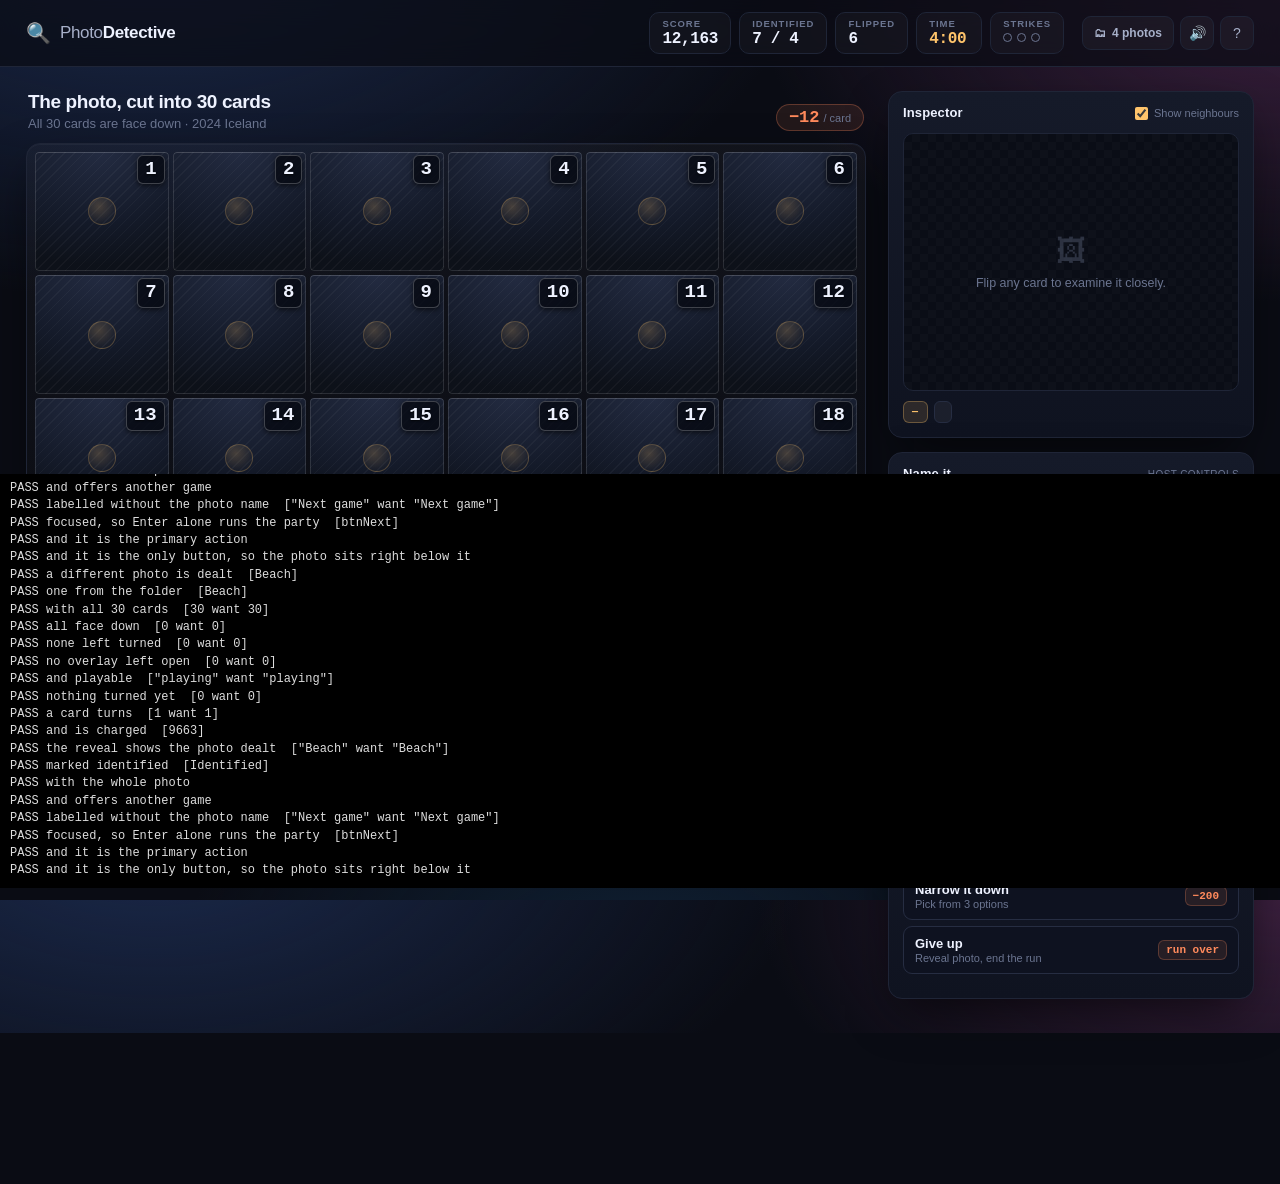
==== commit 24a3ee06: "Reveal card: one button above a photo that fits the screen The card piled up to three buttons under " ====
--- a/test/play-through.html
+++ b/test/play-through.html
@@ -241,10 +241,8 @@
       ok(D.activeElement === $('btnNext'), 'focused, so Enter alone runs the party',
          D.activeElement.id);
       ok($('btnNext').className.indexOf('btn--primary') !== -1, 'and it is the primary action');
-      ok(/same photo/i.test($('btnReplay').textContent), 'the same photo is still one click away',
-         $('btnReplay').textContent);
-      ok(/another photo/i.test($('btnPick').textContent), 'and so is picking one',
-         $('btnPick').textContent);
+      ok($('btnReplay').hidden && $('btnPick').hidden,
+         'and it is the only button, so the photo sits right below it');
 
       click($('btnNext'));
 
--- a/styles.css
+++ b/styles.css
@@ -488,6 +488,9 @@
 .btn:hover:not(:disabled) { background: #232b40; border-color: #333c55; }
 .btn:active:not(:disabled) { transform: translateY(1px); }
 .btn:disabled { opacity: .38; cursor: not-allowed; }
+/* Buttons are hidden by the `hidden` attribute alone; say so explicitly so a
+   future `display` on `.btn` cannot quietly un-hide one. */
+.btn[hidden] { display: none; }
 
 .btn--primary {
   color: #2a1a05;
@@ -650,7 +653,8 @@
 }
 @keyframes rise { from { opacity: 0; transform: translateY(22px) scale(.98); } }
 
-.modal--reveal, .modal--over { width: min(560px, 100%); }
+.modal--reveal { width: min(880px, 100%); }
+.modal--over { width: min(560px, 100%); }
 .modal--wide { width: min(880px, 100%); }
 
 /* ============================================================
@@ -889,6 +893,33 @@
   animation: popIn .45s cubic-bezier(.2,.8,.3,1);
 }
 .reveal-figure img { display: block; width: 100%; height: auto; }
+
+/* The photo is the whole point of the card, so it is capped to the room left
+   below the controls: the picture sits complete, without a scrollbar. */
+.modal--reveal .reveal-figure {
+  display: flex;
+  justify-content: center;
+}
+.modal--reveal .reveal-figure img {
+  width: auto;
+  height: auto;
+  max-width: 100%;
+  max-height: calc(100vh - 340px);
+}
+
+/* On the wide reveal card the scorecard, mode picker and actions stay a
+   comfortable reading width, centred. */
+.modal--reveal .scorecard,
+.modal--reveal .reveal-mode-field,
+.modal--reveal .over-actions {
+  max-width: 540px;
+  margin-left: auto;
+  margin-right: auto;
+}
+
+/* The next-game controls sit at the top of the card, above the photo, so they
+   are reachable without scrolling past a large image. */
+.modal--reveal .over-actions { margin-bottom: 20px; }
 
 .scorecard { width: 100%; border-collapse: collapse; margin-bottom: 20px; }
 .scorecard td {
